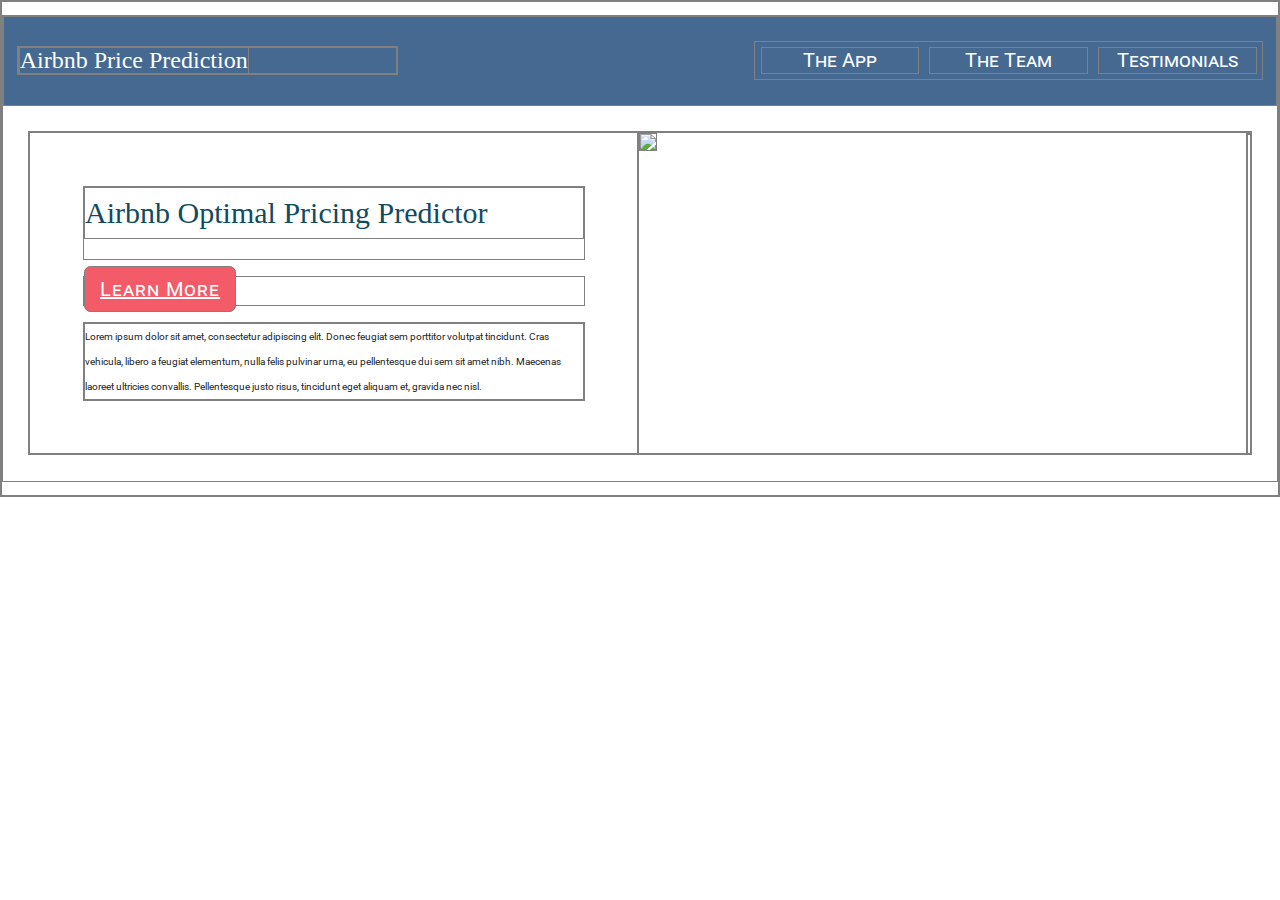
==== index.html @ 343e7a6f "Updated index.html and index.css with new layout and styling code." ====
<!DOCTYPE html>
<html lang="en">

<head>
    <meta charset="UTF-8">
    <meta name="viewport" content="width=device-width, initial-scale=1.0">
    <link rel="stylesheet" href="styles/index.css" />
    <title>Airbnb Pricing Predictor</title>
</head>

<body>
    <!-- Open Page Container -->
    <div class="pageContainer">
        <!-- Open Hero Image Background Container -->
        <!-- <div class="heroImageContainer"> -->
        <!-- Open Header Container -->
        <header>
            <!-- Logo Container -->
            <div class="logo">
               <h3><a href="index.html">Airbnb Price Prediction</a></h3>
            </div>
            <nav>
                <a href="team/team.html" class="href">The App</a>
                <a href="team/team.html" class="href">The Team</a>
                <a href="team/team.html" class="href">Testimonials</a>
            </nav>
            <!-- Close Header Container -->
        </header>
        <main>
            <!-- Open Page Title Container -->
            <div class="pageTitle">
                <!-- Title Container -->
                <div>
                    <h1>Airbnb Optimal Pricing Predictor</h1>
                </div>
                <!-- CTA Button Container -->
                <div>
                    <a href="">Learn More</a>
                </div>
                <!-- Intro Description Container -->
                <div>
                    <p>Lorem ipsum dolor sit amet, consectetur adipiscing elit. Donec feugiat sem porttitor volutpat tincidunt. Cras vehicula, libero a feugiat elementum, nulla felis pulvinar urna, eu pellentesque dui sem sit amet nibh. Maecenas laoreet ultricies convallis. Pellentesque justo risus, tincidunt eget aliquam et, gravida nec nisl. </p>
                </div>
                <!-- Close Page Title Container -->
            </div>
            <div class="titleImage">
                <img
                    src="https://images.unsplash.com/photo-1457030642598-b037296c9296?ixlib=rb-1.2.1&ixid=eyJhcHBfaWQiOjEyMDd9&auto=format&fit=crop&w=1950&q=80" />
            </div>
            <!-- Close Hero Image Background Container -->
            <!-- </div> -->
            <section>
                <!-- Open Page Content Section -->
                <div class="content">

                </div>
            </section>
        </main>
        <!-- Close Page Container -->
    </div>
</body>

</html>
---- styles/index.css ----
/* Import Fonts From Google Fonts */

@import url('https://fonts.googleapis.com/css?family=Domine:400,700|Roboto:300,400');

/* http://meyerweb.com/eric/tools/css/reset/ 
   v2.0 | 20110126
   License: none (public domain)
*/

html, body, div, span, applet, object, iframe,
h1, h2, h3, h4, h5, h6, p, blockquote, pre,
a, abbr, acronym, address, big, cite, code,
del, dfn, em, img, ins, kbd, q, s, samp,
small, strike, strong, sub, sup, tt, var,
b, u, i, center,
dl, dt, dd, ol, ul, li,
fieldset, form, label, legend,
table, caption, tbody, tfoot, thead, tr, th, td,
article, aside, canvas, details, embed, 
figure, figcaption, footer, header, hgroup, 
menu, nav, output, ruby, section, summary,
time, mark, audio, video {
	margin: 0;
	padding: 0;
	/* border: 0; */
	/* font-size: 100%; */
	font: inherit;
	vertical-align: baseline;
}
/* HTML5 display-role reset for older browsers */
article, aside, details, figcaption, figure, 
footer, header, hgroup, menu, nav, section {
	display: block;
}
body {
	line-height: 1;
}
ol, ul {
	list-style: none;
}
blockquote, q {
	quotes: none;
}
blockquote:before, blockquote:after,
q:before, q:after {
	content: '';
	content: none;
}
table {
	border-collapse: collapse;
	border-spacing: 0;
}

* {
    box-sizing: border-box;
	max-width: 100%;
	
	
    border: 1px solid gray;  LAYOUT ASSISTANCE BORDER
}

html {
	
	/* font-size: var(--body-font-size); */
	font-size: 62.5%;
	
}

/* CSS variable declarations */

body {
	--nav-color: white;
	--nav-font-size: 2rem;
	--nav-bg-color: #456990;
	--body-color: #212529;
	--body-font: Roboto, sans-serif;
	--body-font-weight: 400;
	--body-font-size: 3rem;
	--body-line-height: 2.5rem;
	--h1-color: #114B5F;
	--h1-font: Domaine, serif;
	--h1-font-weight: 700;
	--h1-font-size: 3rem;  /* Updated from 4.4 in style guide */
	--h1-line-height: 5rem;
	--sub-head-color: #028090;
	--sub-head-font: Domaine, serif;
	--sub-head-font-weight: 400;
	--sub-head-line-height: 2.5rem;
	--h2-font-size: 3.2rem;
	--h3-font-size: 2.4rem;
	--btn-bg-color: #F45B69;
	color: var(--body-color);
	font-family: var(--body-font);
	font-weight: var(--body-font-weight);
	line-height: var(--body-line-height);
}

h1 {
	color: var(--h1-color);
	font-family: var(--h1-font);
	font-weight: var(--h1-font-weigh);
	font-size: var(--h1-font-size);
	line-height: var(--h1-line-height);
}

h2, h3 {
	color: var(--sub-head-color);
	font-family: var(--sub-head-font);
	font-weight: (--sub-head-font-weight);
	line-height: var(--sub-head-line-height);
}

h2 {
	font-size: var(--h2-font-size);
}

h3 {
	font-size: var(--h3-font-size);
}

/* Page Container */

.pageContainer {
    width: 100%;
	margin: 1% auto;
}

/* Hero Image */

.heroImageContainer {
	height: 80vh;
	background-image: url('https://images.unsplash.com/photo-1457030642598-b037296c9296?ixlib=rb-1.2.1&ixid=eyJhcHBfaWQiOjEyMDd9&auto=format&fit=crop&w=1950&q=80');
    background-repeat: no-repeat;
    background-size: cover;
    background-position: top;
}

/* Page Header */

header {
	width: 100%;
	height: 10vh;
	background-color: var(--nav-bg-color);
	display: flex;
	justify-content: space-between;
	align-items: center;
}

header a {
	color: var(--nav-color);
	text-decoration: none;
}

.logo {
	width: 30%;
	margin: 1%;
}

nav {
	width: 40%;
	display: flex;
	justify-content: flex-end;
	margin: 1%;
}

nav a {
	width: 100%;
	margin: 1%;
	font-size: var(--nav-font-size);
	text-align: center;
	font-variant: small-caps;
}


/* Page Title Container */

main {
	display: flex;
	margin: 2%;
}

.pageTitle {
	width: 50%;
	padding: 3%;
	flex-direction: column;
	align-content: center;
}

.pageTitle div {
	margin: 3%;
}

.pageTitle h1 {
/* text-align: center; */
margin-bottom: 4%;
}

.titleImage {
	width: 50%;
}

.pageTitle a {
	color: var(--nav-color);
	font-size: var(--nav-font-size);
	background-color: var(--btn-bg-color);
	border-radius: 7px;
	letter-spacing: 1px;
	font-variant: small-caps;
	padding: 2% 3%;
	margin: 4% 0;

}
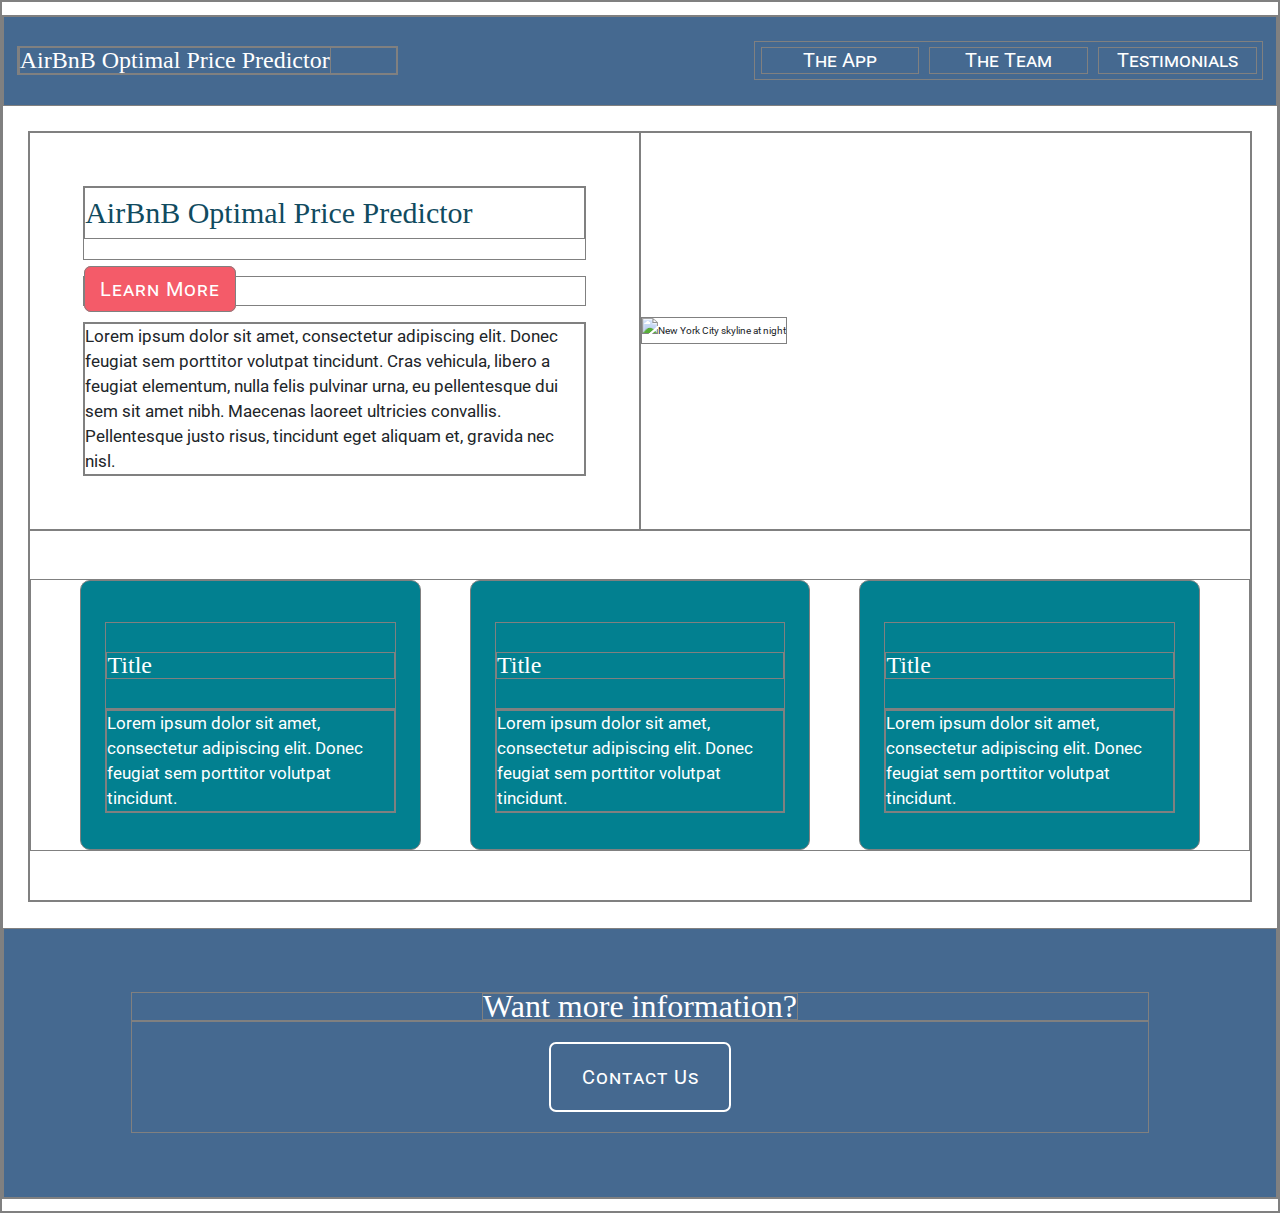
==== commit 7721d053: "Updated index.html, index.css and team.html." ====
--- a/index.html
+++ b/index.html
@@ -5,7 +5,7 @@
     <meta charset="UTF-8">
     <meta name="viewport" content="width=device-width, initial-scale=1.0">
     <link rel="stylesheet" href="styles/index.css" />
-    <title>Airbnb Pricing Predictor</title>
+    <title>AirBnB Optimal Price</title>
 </head>
 
 <body>
@@ -17,7 +17,7 @@
         <header>
             <!-- Logo Container -->
             <div class="logo">
-               <h3><a href="index.html">Airbnb Price Prediction</a></h3>
+                <h3><a href="index.html">AirBnB Optimal Price Predictor</a></h3>
             </div>
             <nav>
                 <a href="team/team.html" class="href">The App</a>
@@ -31,31 +31,65 @@
             <div class="pageTitle">
                 <!-- Title Container -->
                 <div>
-                    <h1>Airbnb Optimal Pricing Predictor</h1>
+                    <h1>AirBnB Optimal Price Predictor</h1>
                 </div>
                 <!-- CTA Button Container -->
-                <div>
+                <div class="cta">
                     <a href="">Learn More</a>
                 </div>
                 <!-- Intro Description Container -->
                 <div>
-                    <p>Lorem ipsum dolor sit amet, consectetur adipiscing elit. Donec feugiat sem porttitor volutpat tincidunt. Cras vehicula, libero a feugiat elementum, nulla felis pulvinar urna, eu pellentesque dui sem sit amet nibh. Maecenas laoreet ultricies convallis. Pellentesque justo risus, tincidunt eget aliquam et, gravida nec nisl. </p>
+                    <p>Lorem ipsum dolor sit amet, consectetur adipiscing elit. Donec feugiat sem porttitor volutpat
+                        tincidunt. Cras vehicula, libero a feugiat elementum, nulla felis pulvinar urna, eu pellentesque
+                        dui sem sit amet nibh. Maecenas laoreet ultricies convallis. Pellentesque justo risus, tincidunt
+                        eget aliquam et, gravida nec nisl. </p>
                 </div>
                 <!-- Close Page Title Container -->
             </div>
             <div class="titleImage">
                 <img
-                    src="https://images.unsplash.com/photo-1457030642598-b037296c9296?ixlib=rb-1.2.1&ixid=eyJhcHBfaWQiOjEyMDd9&auto=format&fit=crop&w=1950&q=80" />
+                    src="https://images.unsplash.com/photo-1559075403-a91eebbc7d03?ixlib=rb-1.2.1&ixid=eyJhcHBfaWQiOjEyMDd9&auto=format&fit=crop&w=2090&q=80" alt="New York City skyline at night"/>
             </div>
             <!-- Close Hero Image Background Container -->
             <!-- </div> -->
             <section>
-                <!-- Open Page Content Section -->
-                <div class="content">
-
+                <!-- Open Testimonials Section -->
+                <div class="testimonials">
+                    <div class="testimonialBlock">
+                        <div>
+                            <h3>Title</h3>
+                        </div>
+                        <div>
+                            <p>Lorem ipsum dolor sit amet, consectetur adipiscing elit. Donec feugiat sem porttitor
+                                volutpat tincidunt.</p>
+                        </div>
+                    </div>
+                    <div class="testimonialBlock">
+                        <div>
+                            <h3>Title</h3>
+                        </div>
+                        <div>
+                            <p>Lorem ipsum dolor sit amet, consectetur adipiscing elit. Donec feugiat sem porttitor
+                                volutpat tincidunt.</p>
+                        </div>
+                    </div>
+                    <div class="testimonialBlock">
+                        <div>
+                            <h3>Title</h3>
+                        </div>
+                        <div>
+                            <p>Lorem ipsum dolor sit amet, consectetur adipiscing elit. Donec feugiat sem porttitor
+                                volutpat tincidunt.</p>
+                        </div>
+                    </div>
                 </div>
             </section>
         </main>
+        <footer>
+            <div><h2>Want more information?</h2></div>
+            <div><a href="team/team.html">Contact Us</a></div>
+
+        </footer>
         <!-- Close Page Container -->
     </div>
 </body>
--- a/styles/index.css
+++ b/styles/index.css
@@ -54,9 +54,7 @@
 * {
     box-sizing: border-box;
 	max-width: 100%;
-	
-	
-    border: 1px solid gray;  LAYOUT ASSISTANCE BORDER
+    border: 1px solid gray;  /*LAYOUT ASSISTANCE BORDER */
 }
 
 html {
@@ -69,13 +67,13 @@
 /* CSS variable declarations */
 
 body {
-	--nav-color: white;
+	--color-variant: white;
 	--nav-font-size: 2rem;
 	--nav-bg-color: #456990;
 	--body-color: #212529;
 	--body-font: Roboto, sans-serif;
 	--body-font-weight: 400;
-	--body-font-size: 3rem;
+	--body-font-size: 1.7rem;
 	--body-line-height: 2.5rem;
 	--h1-color: #114B5F;
 	--h1-font: Domaine, serif;
@@ -147,7 +145,7 @@
 }
 
 header a {
-	color: var(--nav-color);
+	color: var(--color-variant);
 	text-decoration: none;
 }
 
@@ -176,6 +174,7 @@
 
 main {
 	display: flex;
+	flex-wrap: wrap;
 	margin: 2%;
 }
 
@@ -197,16 +196,95 @@
 
 .titleImage {
 	width: 50%;
-}
-
-.pageTitle a {
-	color: var(--nav-color);
+	display: flex;
+	align-items: center;
+}
+
+.cta div {
+	height: 25vh;
+	width: 80%;
+	display: flex;
+	align-items: center;
+}
+
+.cta a {
+	color: var(--color-variant);
 	font-size: var(--nav-font-size);
+	/* width: 20%; */
 	background-color: var(--btn-bg-color);
 	border-radius: 7px;
 	letter-spacing: 1px;
 	font-variant: small-caps;
+	text-decoration: none;
 	padding: 2% 3%;
 	margin: 4% 0;
-
+}
+
+p {
+	font-size: var(--body-font-size);
+	font-weight: var(--body-font-weight);
+	line-height: var(--body-line-height);
+}
+
+/* Testimonial Container */
+
+.testimonials {
+	display: flex;
+	justify-content: space-evenly;
+	margin: 4% 0;
+}
+
+.testimonialBlock {
+	height: 30vh;
+	width: 28%;
+	color: var(--color-variant);
+	background-color: var(--sub-head-color);
+	border-radius: 10px;
+	display: flex;
+	flex-direction: column;
+	justify-content: flex-end;
+	padding: 3% 2%;
+}
+
+.testimonialBlock h3 {
+	color: var(--color-variant);
+	margin: 10% 0;	
+}
+
+/* Footer Container Styles */
+
+footer {
+	width: 100%;
+	height: 30vh;
+	background-color: var(--nav-bg-color);
+	display: flex;
+	flex-direction: column;
+	align-items: center;
+	justify-content: center;
+}
+
+footer div {
+	width: 80%;
+	/* margin: 3% 0; */
+	display: flex;
+	align-items: center;
+	justify-content: center;
+}
+
+footer h2 {
+	/* width: 80%; */
+	color: var(--color-variant);
+}
+
+footer a {
+	color: var(--color-variant);
+	font-size: var(--nav-font-size);
+	/* background-color: var(--btn-bg-color); */
+	border: 2px solid var(--color-variant);
+	border-radius: 7px;
+	letter-spacing: 1px;
+	font-variant: small-caps;
+	text-decoration: none;
+	padding: 2% 3%;
+	margin: 2% 0;
 }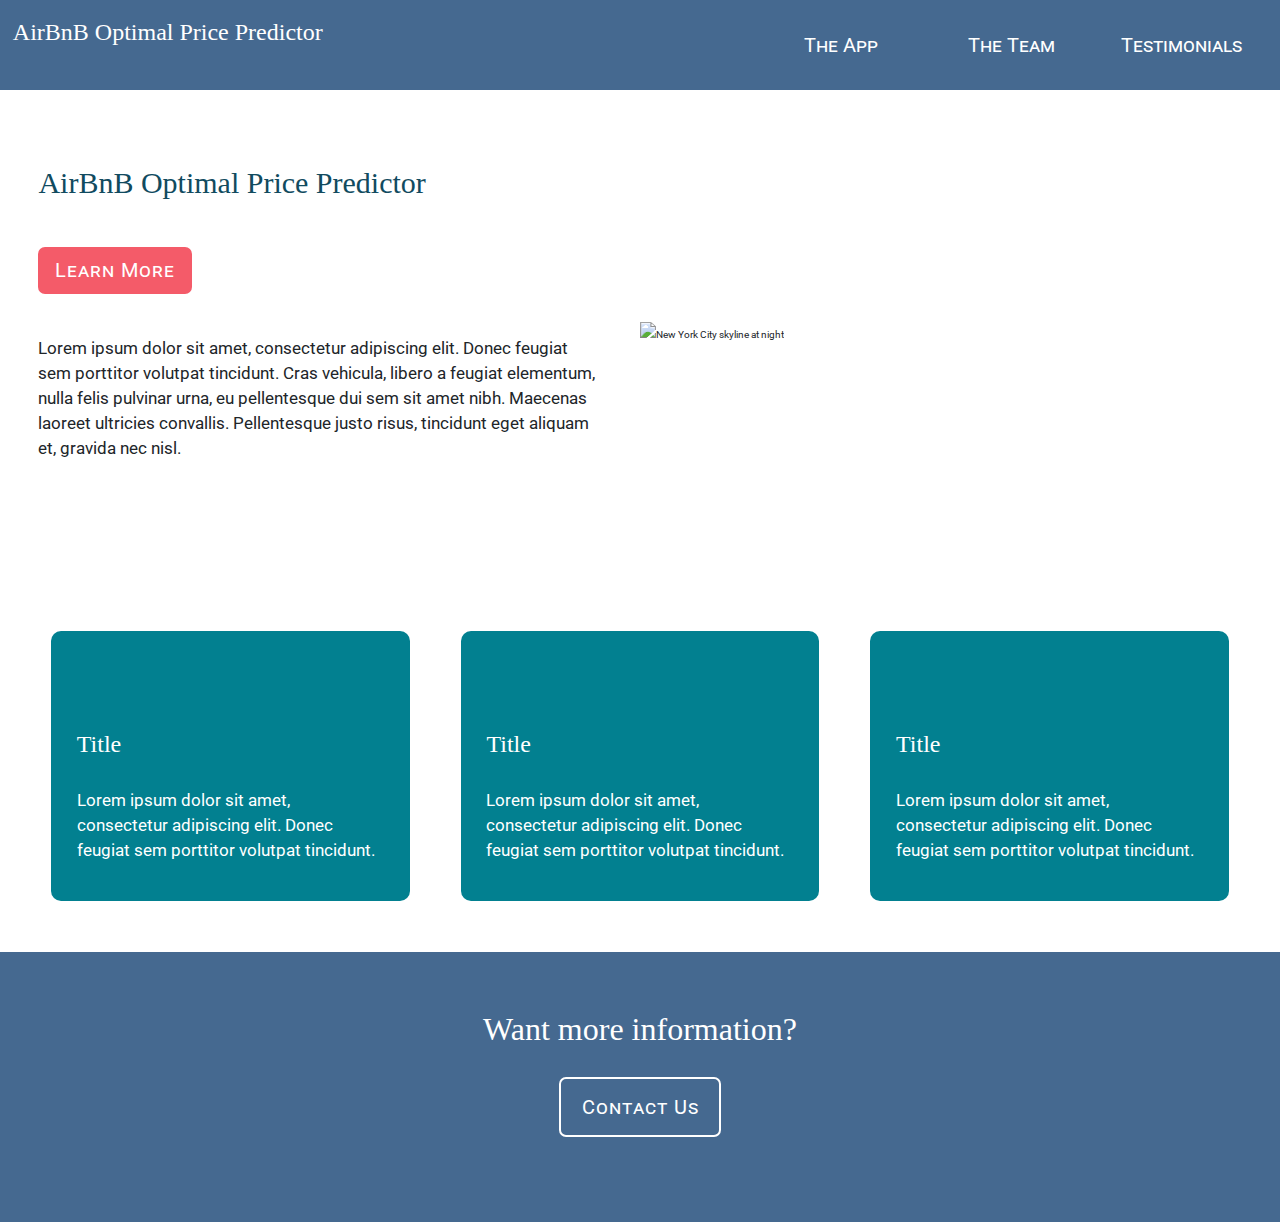
==== commit 49229ec9: "Updated index.html, team.html and index.css. Added new photo assets to team page." ====
--- a/index.html
+++ b/index.html
@@ -20,9 +20,9 @@
                 <h3><a href="index.html">AirBnB Optimal Price Predictor</a></h3>
             </div>
             <nav>
-                <a href="team/team.html" class="href">The App</a>
+                <a href="photo/photo.html" class="href">The App</a>
                 <a href="team/team.html" class="href">The Team</a>
-                <a href="team/team.html" class="href">Testimonials</a>
+                <a href="about/about.html" class="href">Testimonials</a>
             </nav>
             <!-- Close Header Container -->
         </header>
--- a/styles/index.css
+++ b/styles/index.css
@@ -2,71 +2,8 @@
 
 @import url('https://fonts.googleapis.com/css?family=Domine:400,700|Roboto:300,400');
 
-/* http://meyerweb.com/eric/tools/css/reset/ 
-   v2.0 | 20110126
-   License: none (public domain)
-*/
-
-html, body, div, span, applet, object, iframe,
-h1, h2, h3, h4, h5, h6, p, blockquote, pre,
-a, abbr, acronym, address, big, cite, code,
-del, dfn, em, img, ins, kbd, q, s, samp,
-small, strike, strong, sub, sup, tt, var,
-b, u, i, center,
-dl, dt, dd, ol, ul, li,
-fieldset, form, label, legend,
-table, caption, tbody, tfoot, thead, tr, th, td,
-article, aside, canvas, details, embed, 
-figure, figcaption, footer, header, hgroup, 
-menu, nav, output, ruby, section, summary,
-time, mark, audio, video {
-	margin: 0;
-	padding: 0;
-	/* border: 0; */
-	/* font-size: 100%; */
-	font: inherit;
-	vertical-align: baseline;
-}
-/* HTML5 display-role reset for older browsers */
-article, aside, details, figcaption, figure, 
-footer, header, hgroup, menu, nav, section {
-	display: block;
-}
-body {
-	line-height: 1;
-}
-ol, ul {
-	list-style: none;
-}
-blockquote, q {
-	quotes: none;
-}
-blockquote:before, blockquote:after,
-q:before, q:after {
-	content: '';
-	content: none;
-}
-table {
-	border-collapse: collapse;
-	border-spacing: 0;
-}
-
-* {
-    box-sizing: border-box;
-	max-width: 100%;
-    border: 1px solid gray;  /*LAYOUT ASSISTANCE BORDER */
-}
-
-html {
-	
-	/* font-size: var(--body-font-size); */
-	font-size: 62.5%;
-	
-}
-
 /* CSS variable declarations */
-
-body {
+:root {
 	--color-variant: white;
 	--nav-font-size: 2rem;
 	--nav-bg-color: #456990;
@@ -87,11 +24,78 @@
 	--h2-font-size: 3.2rem;
 	--h3-font-size: 2.4rem;
 	--btn-bg-color: #F45B69;
+}
+
+/* http://meyerweb.com/eric/tools/css/reset/ 
+   v2.0 | 20110126
+   License: none (public domain)
+*/
+
+html, body, div, span, applet, object, iframe,
+h1, h2, h3, h4, h5, h6, p, blockquote, pre,
+a, abbr, acronym, address, big, cite, code,
+del, dfn, em, img, ins, kbd, q, s, samp,
+small, strike, strong, sub, sup, tt, var,
+b, u, i, center,
+dl, dt, dd, ol, ul, li,
+fieldset, form, label, legend,
+table, caption, tbody, tfoot, thead, tr, th, td,
+article, aside, canvas, details, embed, 
+figure, figcaption, footer, header, hgroup, 
+menu, nav, output, ruby, section, summary,
+time, mark, audio, video {
+	margin: 0;
+	padding: 0;
+	/* border: 0; */
+	/* font-size: 100%; */
+	font: inherit;
+	vertical-align: baseline;
+}
+/* HTML5 display-role reset for older browsers */
+article, aside, details, figcaption, figure, 
+footer, header, hgroup, menu, nav, section {
+	display: block;
+}
+body {
+	line-height: 1;
+}
+ol, ul {
+	list-style: none;
+}
+blockquote, q {
+	quotes: none;
+}
+blockquote:before, blockquote:after,
+q:before, q:after {
+	content: '';
+	content: none;
+}
+table {
+	border-collapse: collapse;
+	border-spacing: 0;
+}
+
+* {
+    box-sizing: border-box;
+	max-width: 100%;
+    /* border: 1px solid gray;  /*LAYOUT ASSISTANCE BORDER */
+}
+
+html {
+	
+	/* font-size: var(--body-font-size); */
+	font-size: 62.5%;
+	
+}
+
+body {
 	color: var(--body-color);
 	font-family: var(--body-font);
 	font-weight: var(--body-font-weight);
 	line-height: var(--body-line-height);
 }
+
+
 
 h1 {
 	color: var(--h1-color);
@@ -120,7 +124,7 @@
 
 .pageContainer {
     width: 100%;
-	margin: 1% auto;
+	margin: 0 auto;
 }
 
 /* Hero Image */
@@ -142,6 +146,7 @@
 	display: flex;
 	justify-content: space-between;
 	align-items: center;
+	margin-bottom: 30px;
 }
 
 header a {
@@ -173,25 +178,27 @@
 /* Page Title Container */
 
 main {
+	width: 100%;
 	display: flex;
 	flex-wrap: wrap;
-	margin: 2%;
+	/* margin: 2%; */
 }
 
 .pageTitle {
 	width: 50%;
+	/* height: 100%; */
 	padding: 3%;
 	flex-direction: column;
 	align-content: center;
 }
 
 .pageTitle div {
-	margin: 3%;
+	margin-bottom: 5rem;
 }
 
 .pageTitle h1 {
 /* text-align: center; */
-margin-bottom: 4%;
+/* margin-bottom: 4%; */
 }
 
 .titleImage {
@@ -201,8 +208,9 @@
 }
 
 .cta div {
-	height: 25vh;
+	/* height: 25vh; */
 	width: 80%;
+	/* margin: 45px 0; */
 	display: flex;
 	align-items: center;
 }
@@ -217,13 +225,14 @@
 	font-variant: small-caps;
 	text-decoration: none;
 	padding: 2% 3%;
-	margin: 4% 0;
+	/* margin: 300px 0; */
 }
 
 p {
 	font-size: var(--body-font-size);
 	font-weight: var(--body-font-weight);
 	line-height: var(--body-line-height);
+	/* margin-bottom: 2rem; */
 }
 
 /* Testimonial Container */
@@ -249,6 +258,43 @@
 .testimonialBlock h3 {
 	color: var(--color-variant);
 	margin: 10% 0;	
+}
+
+/* Team Profiles Container */
+
+section {
+	width: 100%;
+	display: flex;
+	justify-content: center;
+	margin-top: 3rem;
+}
+
+.teamContentBlock {
+	width: 60%;
+	margin: 20px auto;
+	display: flex;
+}
+
+.headshot {
+	width: 40%;
+	margin-right: 3rem;
+}
+
+.teamContentBlock img {
+	border-radius: 10px;
+	/* margin-right: 20px; */
+}
+
+.bio, h2{
+	margin-bottom: 1.5rem;
+}
+
+.bio, h3{
+	margin-bottom: 2.5rem;
+}
+
+.bio, p {
+	/* width: 20rem; */
 }
 
 /* Footer Container Styles */
@@ -285,6 +331,7 @@
 	letter-spacing: 1px;
 	font-variant: small-caps;
 	text-decoration: none;
-	padding: 2% 3%;
+	padding: 1.5% 2%;
 	margin: 2% 0;
-}+}
+
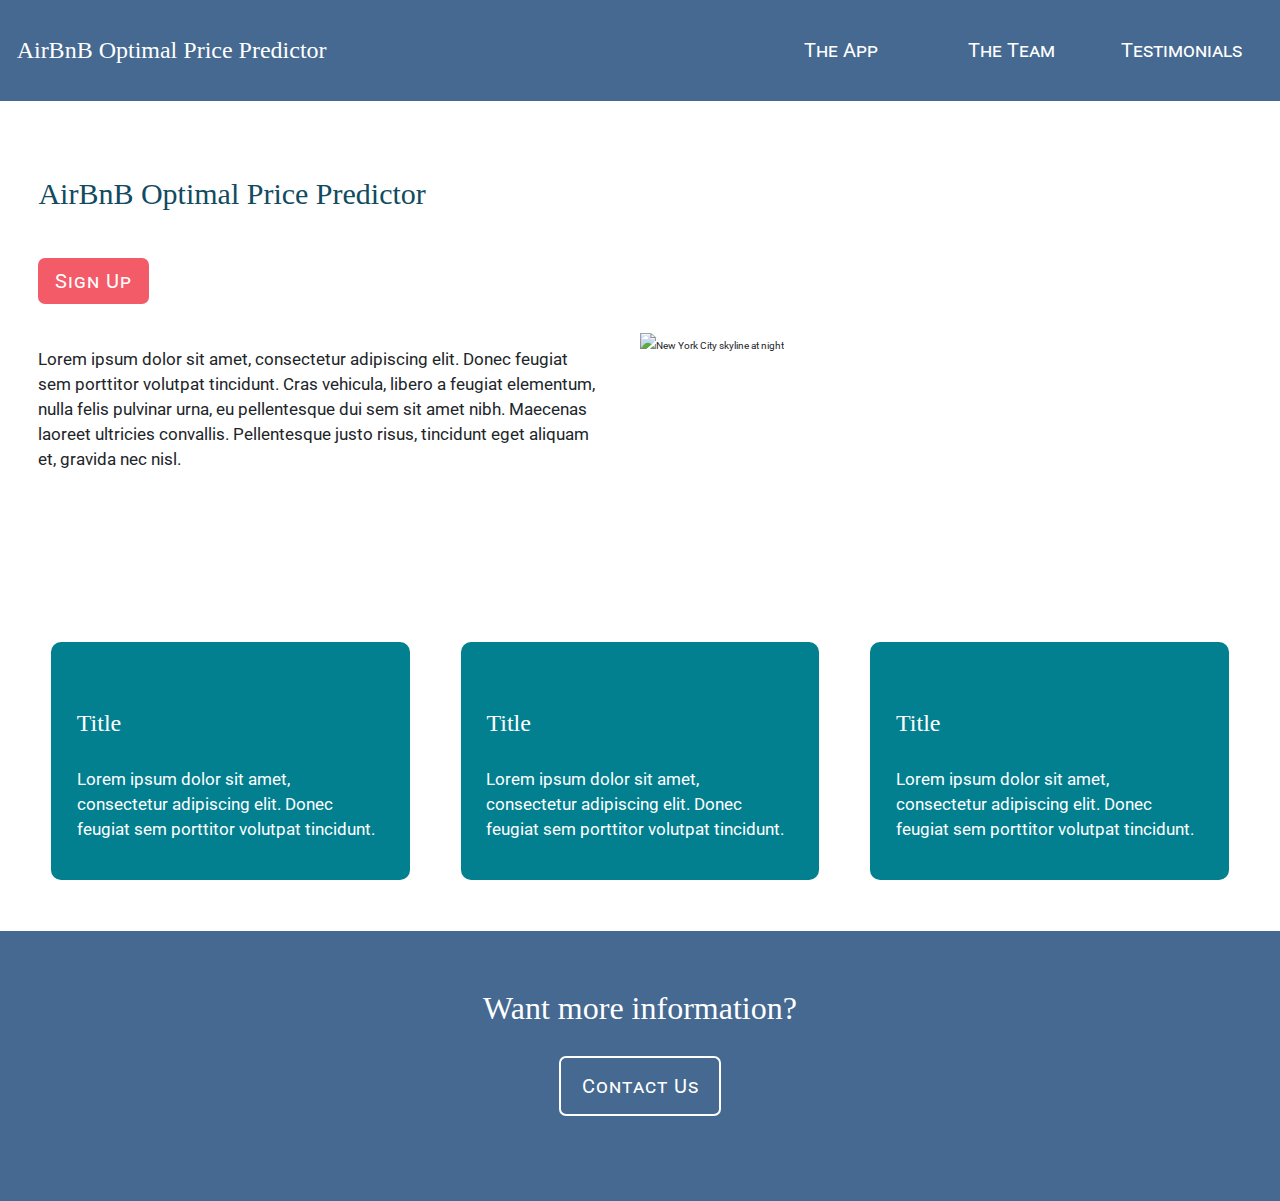
==== commit b62451e6: "Updated index.html, index.css and team.html with revised content, and responsive breakpoints." ====
--- a/index.html
+++ b/index.html
@@ -17,7 +17,7 @@
         <header>
             <!-- Logo Container -->
             <div class="logo">
-                <h3><a href="index.html">AirBnB Optimal Price Predictor</a></h3>
+                <a href="index.html" class="logo">AirBnB Optimal Price Predictor</a>
             </div>
             <nav>
                 <a href="photo/photo.html" class="href">The App</a>
@@ -35,7 +35,7 @@
                 </div>
                 <!-- CTA Button Container -->
                 <div class="cta">
-                    <a href="">Learn More</a>
+                    <a href="">Sign Up</a>
                 </div>
                 <!-- Intro Description Container -->
                 <div>
--- a/styles/index.css
+++ b/styles/index.css
@@ -141,12 +141,13 @@
 
 header {
 	width: 100%;
-	height: 10vh;
+	/* height: 10vh; */
 	background-color: var(--nav-bg-color);
 	display: flex;
 	justify-content: space-between;
 	align-items: center;
-	margin-bottom: 30px;
+	padding: 2rem 0;
+	margin-bottom: 3rem;
 }
 
 header a {
@@ -155,6 +156,9 @@
 }
 
 .logo {
+	font-size: var(--h3-font-size);
+	font-family: var(--sub-head-font);
+	color: var(--color-variant);
 	width: 30%;
 	margin: 1%;
 }
@@ -244,7 +248,7 @@
 }
 
 .testimonialBlock {
-	height: 30vh;
+	/* height: 30vh; */
 	width: 28%;
 	color: var(--color-variant);
 	background-color: var(--sub-head-color);
@@ -264,25 +268,40 @@
 
 section {
 	width: 100%;
-	display: flex;
+	margin-top: 3rem;
+}
+
+.team {
+	width: 80%;
+	margin: 0 auto;
+	display: flex;
+	flex-wrap: wrap;
+	justify-content: space-around;
 	justify-content: center;
-	margin-top: 3rem;
 }
 
 .teamContentBlock {
-	width: 60%;
-	margin: 20px auto;
-	display: flex;
+	width: 30%;
+	display: flex;
+	flex-direction: column;
+	
 }
 
 .headshot {
-	width: 40%;
-	margin-right: 3rem;
-}
-
-.teamContentBlock img {
+	width: 300px;
+	margin-bottom: 2rem;
+	
+}
+
+.headshot img {
+	width: 100%;
 	border-radius: 10px;
+	border: 1px solid var(--body-color);
 	/* margin-right: 20px; */
+}
+
+.bio {
+	width: 300px;
 }
 
 .bio, h2{
@@ -335,3 +354,69 @@
 	margin: 2% 0;
 }
 
+/* Media Queries 1000px */
+
+@media(max-width: 1000px) {
+	.logo {
+		width: 40%;
+	}
+	
+	.teamContentBlock {
+		width: 45%;
+		align-items: center;
+	}
+}
+
+/* Media Queries 800px */
+
+@media(max-width: 800px) {
+	.team {
+		width: 100%;
+	}
+	.teamContentBlock {
+		width: 40%;
+		align-items: center;
+	}
+}
+
+/* Media Queries 500px */
+
+@media(max-width: 500px) {
+	header {
+		/* height: 35vh; */
+		flex-direction: column;
+	}
+	.logo {
+		width: 100%;
+		text-align: center;
+	}
+	nav {
+		width: 100%;
+	}
+	
+	main {
+		flex-direction: column;
+		justify-content: center;
+		text-align: center;
+	}
+	
+	.titleImage {
+		width: 80%;
+		order: -1;
+		margin: 1.5rem auto;
+	}
+
+	.pageTitle {
+		width: 80%;
+		margin: 1.5rem auto;
+	}
+
+	.pageTitle h1 {
+		font-size: 2.5rem;
+		}
+	
+	.teamContentBlock {
+		width: 100%;
+		align-items: center;
+	}
+}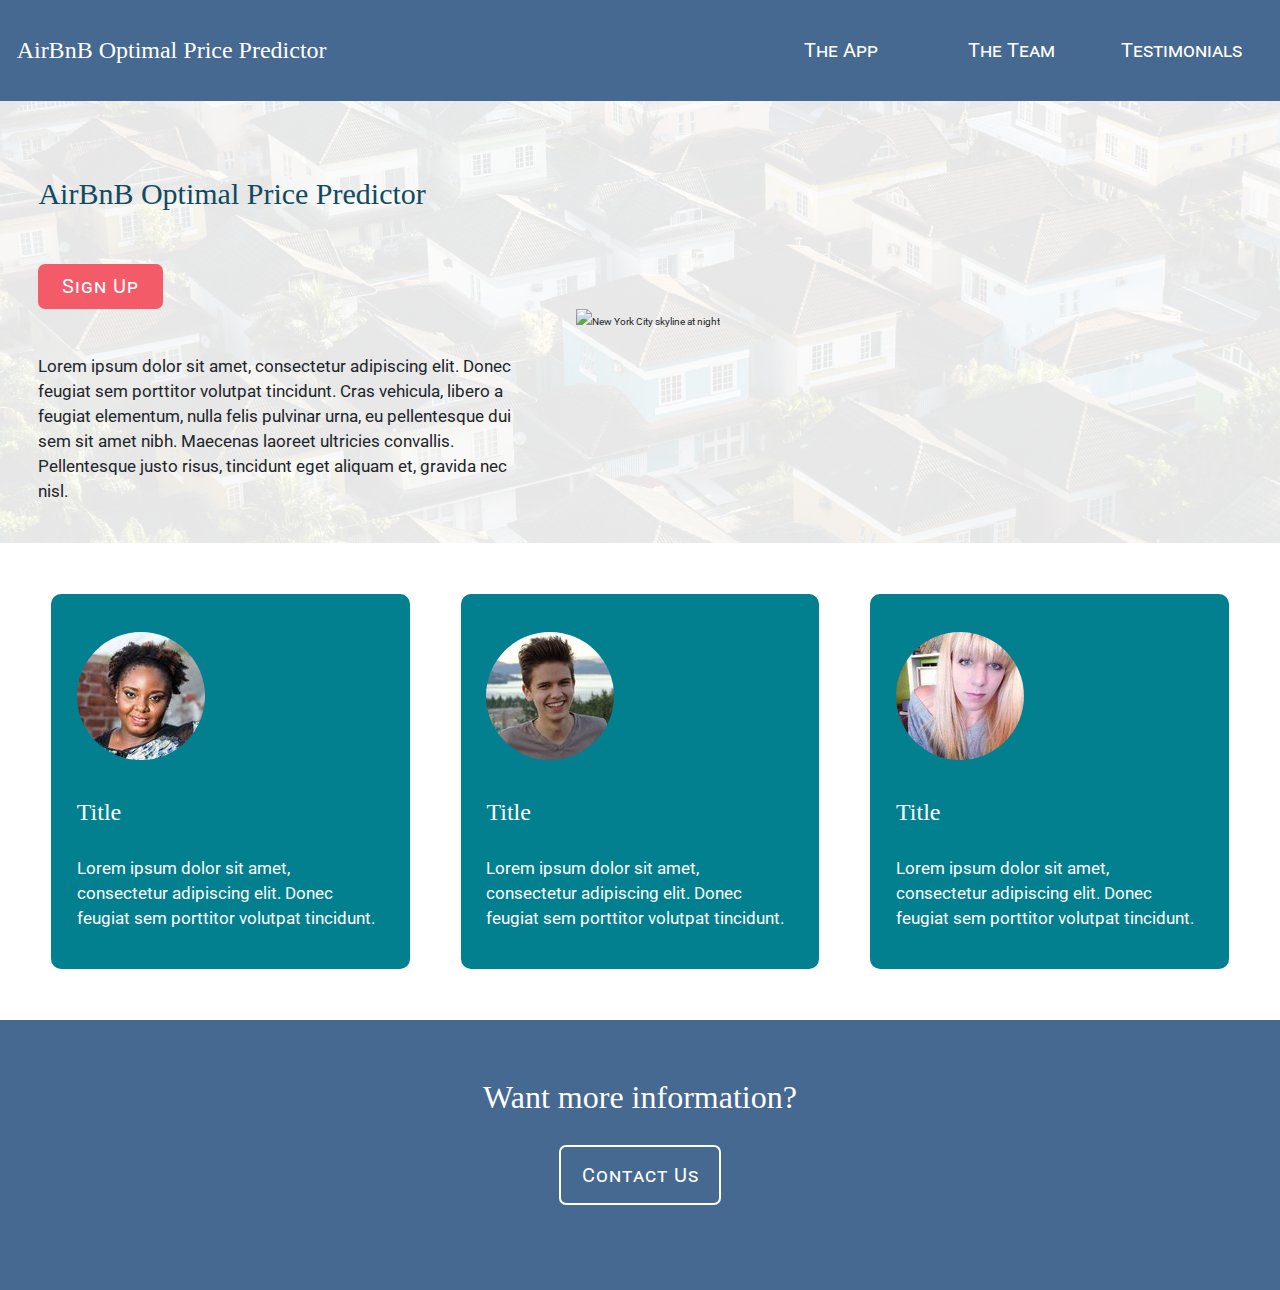
==== commit a5cb4c70: "updated index.html and team.html with new links to other pages. Updated index.css with revised respo" ====
--- a/index.html
+++ b/index.html
@@ -12,7 +12,7 @@
     <!-- Open Page Container -->
     <div class="pageContainer">
         <!-- Open Hero Image Background Container -->
-        <!-- <div class="heroImageContainer"> -->
+        <div class="heroImageContainer">
         <!-- Open Header Container -->
         <header>
             <!-- Logo Container -->
@@ -35,7 +35,7 @@
                 </div>
                 <!-- CTA Button Container -->
                 <div class="cta">
-                    <a href="">Sign Up</a>
+                    <a href="https://front.airbnb-op.vercel.app/sign-up">Sign Up</a>
                 </div>
                 <!-- Intro Description Container -->
                 <div>
@@ -51,11 +51,14 @@
                     src="https://images.unsplash.com/photo-1559075403-a91eebbc7d03?ixlib=rb-1.2.1&ixid=eyJhcHBfaWQiOjEyMDd9&auto=format&fit=crop&w=2090&q=80" alt="New York City skyline at night"/>
             </div>
             <!-- Close Hero Image Background Container -->
-            <!-- </div> -->
+            </div>
             <section>
                 <!-- Open Testimonials Section -->
                 <div class="testimonials">
                     <div class="testimonialBlock">
+                        <div>
+                            <img src="about/asset/user-3.jpg" alt="User Photo" />
+                        </div>
                         <div>
                             <h3>Title</h3>
                         </div>
@@ -66,6 +69,9 @@
                     </div>
                     <div class="testimonialBlock">
                         <div>
+                            <img src="about/asset/user-1.jpg" alt="User Photo" />
+                        </div>
+                        <div>
                             <h3>Title</h3>
                         </div>
                         <div>
@@ -74,6 +80,9 @@
                         </div>
                     </div>
                     <div class="testimonialBlock">
+                        <div>
+                            <img src="about/asset/user-2.jpg" alt="User Photo" />
+                        </div>
                         <div>
                             <h3>Title</h3>
                         </div>
@@ -87,7 +96,7 @@
         </main>
         <footer>
             <div><h2>Want more information?</h2></div>
-            <div><a href="team/team.html">Contact Us</a></div>
+            <div><a href="contact/contact.html">Contact Us</a></div>
 
         </footer>
         <!-- Close Page Container -->
--- a/styles/index.css
+++ b/styles/index.css
@@ -130,11 +130,13 @@
 /* Hero Image */
 
 .heroImageContainer {
-	height: 80vh;
-	background-image: url('https://images.unsplash.com/photo-1457030642598-b037296c9296?ixlib=rb-1.2.1&ixid=eyJhcHBfaWQiOjEyMDd9&auto=format&fit=crop&w=1950&q=80');
+	width: 100%;
+	background-image: linear-gradient(rgba(255, 255, 255, 0.9), rgba(255, 255, 255, 0.9) ), url("../photo/Asset/card-bk.jpg");
     background-repeat: no-repeat;
     background-size: cover;
-    background-position: top;
+	background-position: top;
+	padding-bottom: 20px 0;
+	margin-bottom: 20px;
 }
 
 /* Page Header */
@@ -148,6 +150,7 @@
 	align-items: center;
 	padding: 2rem 0;
 	margin-bottom: 3rem;
+	
 }
 
 header a {
@@ -189,7 +192,7 @@
 }
 
 .pageTitle {
-	width: 50%;
+	width: 45%;
 	/* height: 100%; */
 	padding: 3%;
 	flex-direction: column;
@@ -197,7 +200,7 @@
 }
 
 .pageTitle div {
-	margin-bottom: 5rem;
+	/* margin-bottom: 5rem; */
 }
 
 .pageTitle h1 {
@@ -206,26 +209,30 @@
 }
 
 .titleImage {
-	width: 50%;
+	width: 40%;
 	display: flex;
 	align-items: center;
-}
-
-.cta div {
+	margin-bottom: 30px;
+}
+
+.cta {
 	/* height: 25vh; */
-	width: 80%;
-	/* margin: 45px 0; */
+	width: 100%;
+	/* padding: 45px 0; */
+	margin: 45px 0;
 	display: flex;
 	align-items: center;
 }
 
 .cta a {
+	width: 25%;
 	color: var(--color-variant);
 	font-size: var(--nav-font-size);
 	/* width: 20%; */
 	background-color: var(--btn-bg-color);
 	border-radius: 7px;
 	letter-spacing: 1px;
+	text-align: center;
 	font-variant: small-caps;
 	text-decoration: none;
 	padding: 2% 3%;
@@ -257,6 +264,10 @@
 	flex-direction: column;
 	justify-content: flex-end;
 	padding: 3% 2%;
+}
+
+.testimonialBlock img {
+	border-radius: 50%;
 }
 
 .testimonialBlock h3 {
@@ -419,4 +430,19 @@
 		width: 100%;
 		align-items: center;
 	}
+
+	.testimonials {
+		width: 100%;
+		flex-wrap: wrap;
+	}
+
+	.testimonialBlock {
+		/* flex-wrap: wrap; */
+		width: 60%;
+		margin-bottom: 20px;
+	}
+
+	.testimonialBlock img {
+		border-radius: 50%;
+	}
 }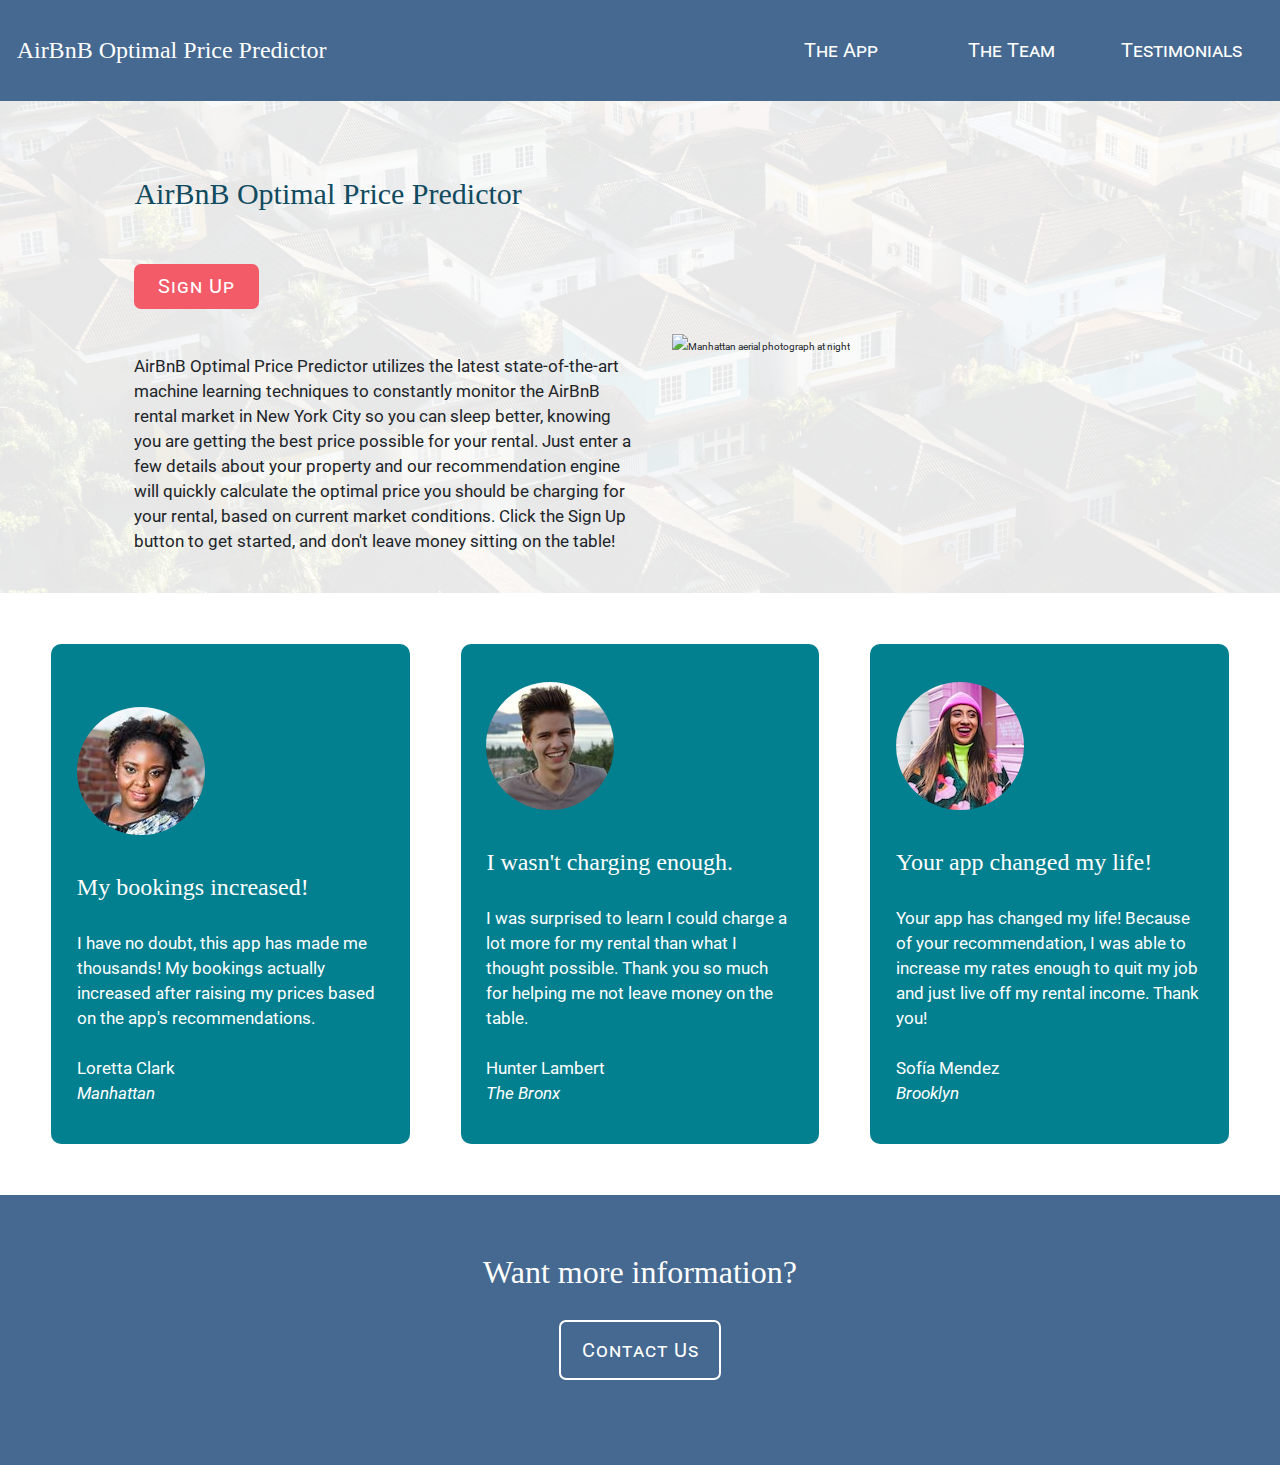
==== commit 36934bf7: "Updated index.html with final marketing copy. Updated team.html with revised team bios." ====
--- a/index.html
+++ b/index.html
@@ -13,89 +13,88 @@
     <div class="pageContainer">
         <!-- Open Hero Image Background Container -->
         <div class="heroImageContainer">
-        <!-- Open Header Container -->
-        <header>
-            <!-- Logo Container -->
-            <div class="logo">
-                <a href="index.html" class="logo">AirBnB Optimal Price Predictor</a>
-            </div>
-            <nav>
-                <a href="photo/photo.html" class="href">The App</a>
-                <a href="team/team.html" class="href">The Team</a>
-                <a href="about/about.html" class="href">Testimonials</a>
-            </nav>
-            <!-- Close Header Container -->
-        </header>
-        <main>
-            <!-- Open Page Title Container -->
-            <div class="pageTitle">
-                <!-- Title Container -->
-                <div>
-                    <h1>AirBnB Optimal Price Predictor</h1>
+            <!-- Open Header Container -->
+            <header>
+                <!-- Logo Container -->
+                <div class="logo">
+                    <a href="index.html" class="logo">AirBnB Optimal Price Predictor</a>
                 </div>
-                <!-- CTA Button Container -->
-                <div class="cta">
-                    <a href="https://front.airbnb-op.vercel.app/sign-up">Sign Up</a>
+                <nav>
+                    <a href="photo/photo.html" class="href">The App</a>
+                    <a href="team/team.html" class="href">The Team</a>
+                    <a href="about/about.html" class="href">Testimonials</a>
+                </nav>
+                <!-- Close Header Container -->
+            </header>
+            <main>
+                <!-- Open Page Title Container -->
+                <div class="pageTitle">
+                    <!-- Title Container -->
+                    <div>
+                        <h1>AirBnB Optimal Price Predictor</h1>
+                    </div>
+                    <!-- CTA Button Container -->
+                    <div class="cta">
+                        <a href="https://front.airbnb-op.vercel.app/sign-up">Sign Up</a>
+                    </div>
+                    <!-- Intro Description Container -->
+                    <div>
+                        <p>AirBnB Optimal Price Predictor utilizes the latest state-of-the-art machine learning techniques to constantly monitor the AirBnB rental market in New York City so you can sleep better, knowing you are getting the best price possible for your rental. Just enter a few details about your property and our recommendation engine will quickly calculate the optimal price you should be charging for your rental, based on current market conditions. Click the Sign Up button to get started, and don't leave money sitting on the table!</p>
+                    </div>
+                    <!-- Close Page Title Container -->
                 </div>
-                <!-- Intro Description Container -->
-                <div>
-                    <p>Lorem ipsum dolor sit amet, consectetur adipiscing elit. Donec feugiat sem porttitor volutpat
-                        tincidunt. Cras vehicula, libero a feugiat elementum, nulla felis pulvinar urna, eu pellentesque
-                        dui sem sit amet nibh. Maecenas laoreet ultricies convallis. Pellentesque justo risus, tincidunt
-                        eget aliquam et, gravida nec nisl. </p>
+                <div class="titleImage">
+                    <img src="https://images.unsplash.com/photo-1446776899648-aa78eefe8ed0?ixlib=rb-1.2.1&ixid=eyJhcHBfaWQiOjEyMDd9&auto=format&fit=crop&w=1952&q=80"
+                        alt="Manhattan aerial photograph at night" />
                 </div>
-                <!-- Close Page Title Container -->
-            </div>
-            <div class="titleImage">
-                <img
-                    src="https://images.unsplash.com/photo-1559075403-a91eebbc7d03?ixlib=rb-1.2.1&ixid=eyJhcHBfaWQiOjEyMDd9&auto=format&fit=crop&w=2090&q=80" alt="New York City skyline at night"/>
-            </div>
-            <!-- Close Hero Image Background Container -->
-            </div>
-            <section>
-                <!-- Open Testimonials Section -->
-                <div class="testimonials">
-                    <div class="testimonialBlock">
-                        <div>
-                            <img src="about/asset/user-3.jpg" alt="User Photo" />
-                        </div>
-                        <div>
-                            <h3>Title</h3>
-                        </div>
-                        <div>
-                            <p>Lorem ipsum dolor sit amet, consectetur adipiscing elit. Donec feugiat sem porttitor
-                                volutpat tincidunt.</p>
-                        </div>
+                <!-- Close Hero Image Background Container -->
+        </div>
+        <section>
+            <!-- Open Testimonials Section -->
+            <div class="testimonials">
+                <div class="testimonialBlock">
+                    <div>
+                        <img src="about/asset/user-3.jpg" alt="User Photo" />
                     </div>
-                    <div class="testimonialBlock">
-                        <div>
-                            <img src="about/asset/user-1.jpg" alt="User Photo" />
-                        </div>
-                        <div>
-                            <h3>Title</h3>
-                        </div>
-                        <div>
-                            <p>Lorem ipsum dolor sit amet, consectetur adipiscing elit. Donec feugiat sem porttitor
-                                volutpat tincidunt.</p>
-                        </div>
+                    <div>
+                        <h3>My bookings increased!</h3>
                     </div>
-                    <div class="testimonialBlock">
-                        <div>
-                            <img src="about/asset/user-2.jpg" alt="User Photo" />
-                        </div>
-                        <div>
-                            <h3>Title</h3>
-                        </div>
-                        <div>
-                            <p>Lorem ipsum dolor sit amet, consectetur adipiscing elit. Donec feugiat sem porttitor
-                                volutpat tincidunt.</p>
-                        </div>
+                    <div>
+                        <p>I have no doubt, this app has made me thousands! My bookings actually increased after raising my prices based on the app's recommendations.</p>
+                        <p><br><strong>Loretta Clark</strong><br><span class="italic">Manhattan</span></p>
                     </div>
                 </div>
-            </section>
+                <div class="testimonialBlock">
+                    <div>
+                        <img src="about/asset/user-1.jpg" alt="User Photo" />
+                    </div>
+                    <div>
+                        <h3>I wasn't charging enough.</h3>
+                    </div>
+                    <div>
+                        <p>I was surprised to learn I could charge a lot more for my rental than what I thought possible. Thank you so much for helping me not leave money on the table. </p>
+                            <p><br><strong>Hunter Lambert</strong><br><span class="italic">The Bronx</span></p>
+                    </div>
+                </div>
+                <div class="testimonialBlock">
+                    <div>
+                        <img src="about/asset/user-4.jpg" />
+                    </div>
+                    <div>
+                        <h3>Your app changed my life!</h3>
+                    </div>
+                    <div>
+                        <p>Your app has changed my life! Because of your recommendation, I was able to increase my rates enough to quit my job and just live off my rental income. Thank you!</p>
+                            <p><br><strong>Sofía Mendez</strong><br><span class="italic">Brooklyn</span></p>
+                    </div>
+                </div>
+            </div>
+        </section>
         </main>
         <footer>
-            <div><h2>Want more information?</h2></div>
+            <div>
+                <h2>Want more information?</h2>
+            </div>
             <div><a href="contact/contact.html">Contact Us</a></div>
 
         </footer>
--- a/styles/index.css
+++ b/styles/index.css
@@ -1,6 +1,6 @@
 /* Import Fonts From Google Fonts */
 
-@import url('https://fonts.googleapis.com/css?family=Domine:400,700|Roboto:300,400');
+@import url('https://fonts.googleapis.com/css?family=Domine:400,700|Roboto:ital,wght@0,300;0,400;1,400');
 
 /* CSS variable declarations */
 :root {
@@ -188,6 +188,7 @@
 	width: 100%;
 	display: flex;
 	flex-wrap: wrap;
+	justify-content: center;
 	/* margin: 2%; */
 }
 
@@ -275,6 +276,10 @@
 	margin: 10% 0;	
 }
 
+.italic {
+	font-style: italic;
+}
+
 /* Team Profiles Container */
 
 section {
@@ -422,6 +427,10 @@
 		margin: 1.5rem auto;
 	}
 
+	.cta {
+		justify-content: center;
+	}
+
 	.pageTitle h1 {
 		font-size: 2.5rem;
 		}
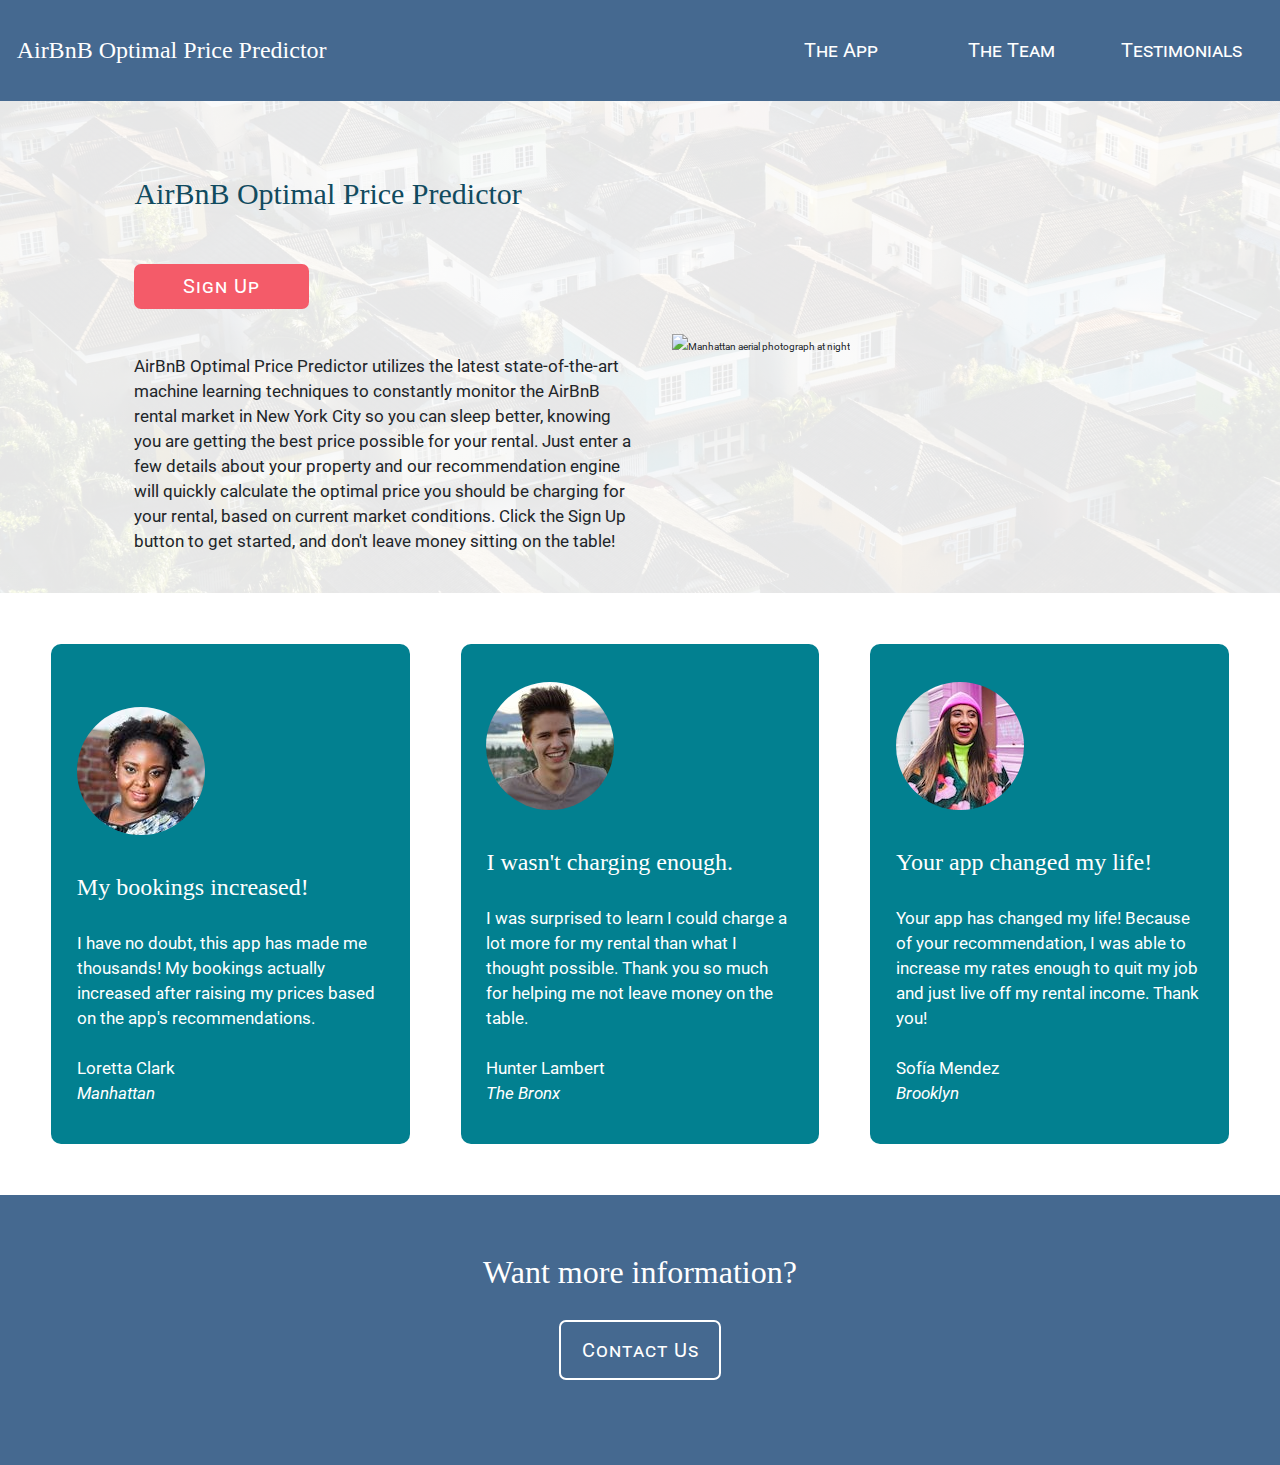
==== commit 2803b24f: "Updated index.html and team.html with new aria tags and alt tags." ====
--- a/index.html
+++ b/index.html
@@ -10,19 +10,19 @@
 
 <body>
     <!-- Open Page Container -->
-    <div class="pageContainer">
+    <div class="pageContainer" role="img" aria-label="Aerial photograph of houses in neighborhood">
         <!-- Open Hero Image Background Container -->
-        <div class="heroImageContainer">
+        <div class="heroImageContainer" >
             <!-- Open Header Container -->
             <header>
                 <!-- Logo Container -->
                 <div class="logo">
-                    <a href="index.html" class="logo">AirBnB Optimal Price Predictor</a>
+                    <a href="index.html" class="logo" role="button" aria-pressed="false">AirBnB Optimal Price Predictor</a>
                 </div>
                 <nav>
-                    <a href="photo/photo.html" class="href">The App</a>
-                    <a href="team/team.html" class="href">The Team</a>
-                    <a href="about/about.html" class="href">Testimonials</a>
+                    <a href="photo/photo.html" class="href" role="button" aria-pressed="false">The App</a>
+                    <a href="team/team.html" class="href" role="button" aria-pressed="false">The Team</a>
+                    <a href="about/about.html" class="href" role="button" aria-pressed="false">Testimonials</a>
                 </nav>
                 <!-- Close Header Container -->
             </header>
@@ -35,7 +35,7 @@
                     </div>
                     <!-- CTA Button Container -->
                     <div class="cta">
-                        <a href="https://front.airbnb-op.vercel.app/sign-up">Sign Up</a>
+                        <a href="https://front.airbnb-op.vercel.app/sign-up" role="button" aria-pressed="false">Sign Up</a>
                     </div>
                     <!-- Intro Description Container -->
                     <div>
@@ -54,7 +54,7 @@
             <div class="testimonials">
                 <div class="testimonialBlock">
                     <div>
-                        <img src="about/asset/user-3.jpg" alt="User Photo" />
+                        <img src="about/asset/user-3.jpg" alt="Loretta Clark headshot" />
                     </div>
                     <div>
                         <h3>My bookings increased!</h3>
@@ -66,7 +66,7 @@
                 </div>
                 <div class="testimonialBlock">
                     <div>
-                        <img src="about/asset/user-1.jpg" alt="User Photo" />
+                        <img src="about/asset/user-1.jpg" alt="Hunter Lambert headshot" />
                     </div>
                     <div>
                         <h3>I wasn't charging enough.</h3>
@@ -78,7 +78,7 @@
                 </div>
                 <div class="testimonialBlock">
                     <div>
-                        <img src="about/asset/user-4.jpg" />
+                        <img src="about/asset/user-4.jpg" alt="Sofia Mendez headshot" />
                     </div>
                     <div>
                         <h3>Your app changed my life!</h3>
@@ -95,7 +95,7 @@
             <div>
                 <h2>Want more information?</h2>
             </div>
-            <div><a href="contact/contact.html">Contact Us</a></div>
+            <div><a href="contact/contact.html" role="button" aria-pressed="false">Contact Us</a></div>
 
         </footer>
         <!-- Close Page Container -->
--- a/styles/index.css
+++ b/styles/index.css
@@ -226,7 +226,7 @@
 }
 
 .cta a {
-	width: 25%;
+	width: 35%;
 	color: var(--color-variant);
 	font-size: var(--nav-font-size);
 	/* width: 20%; */
